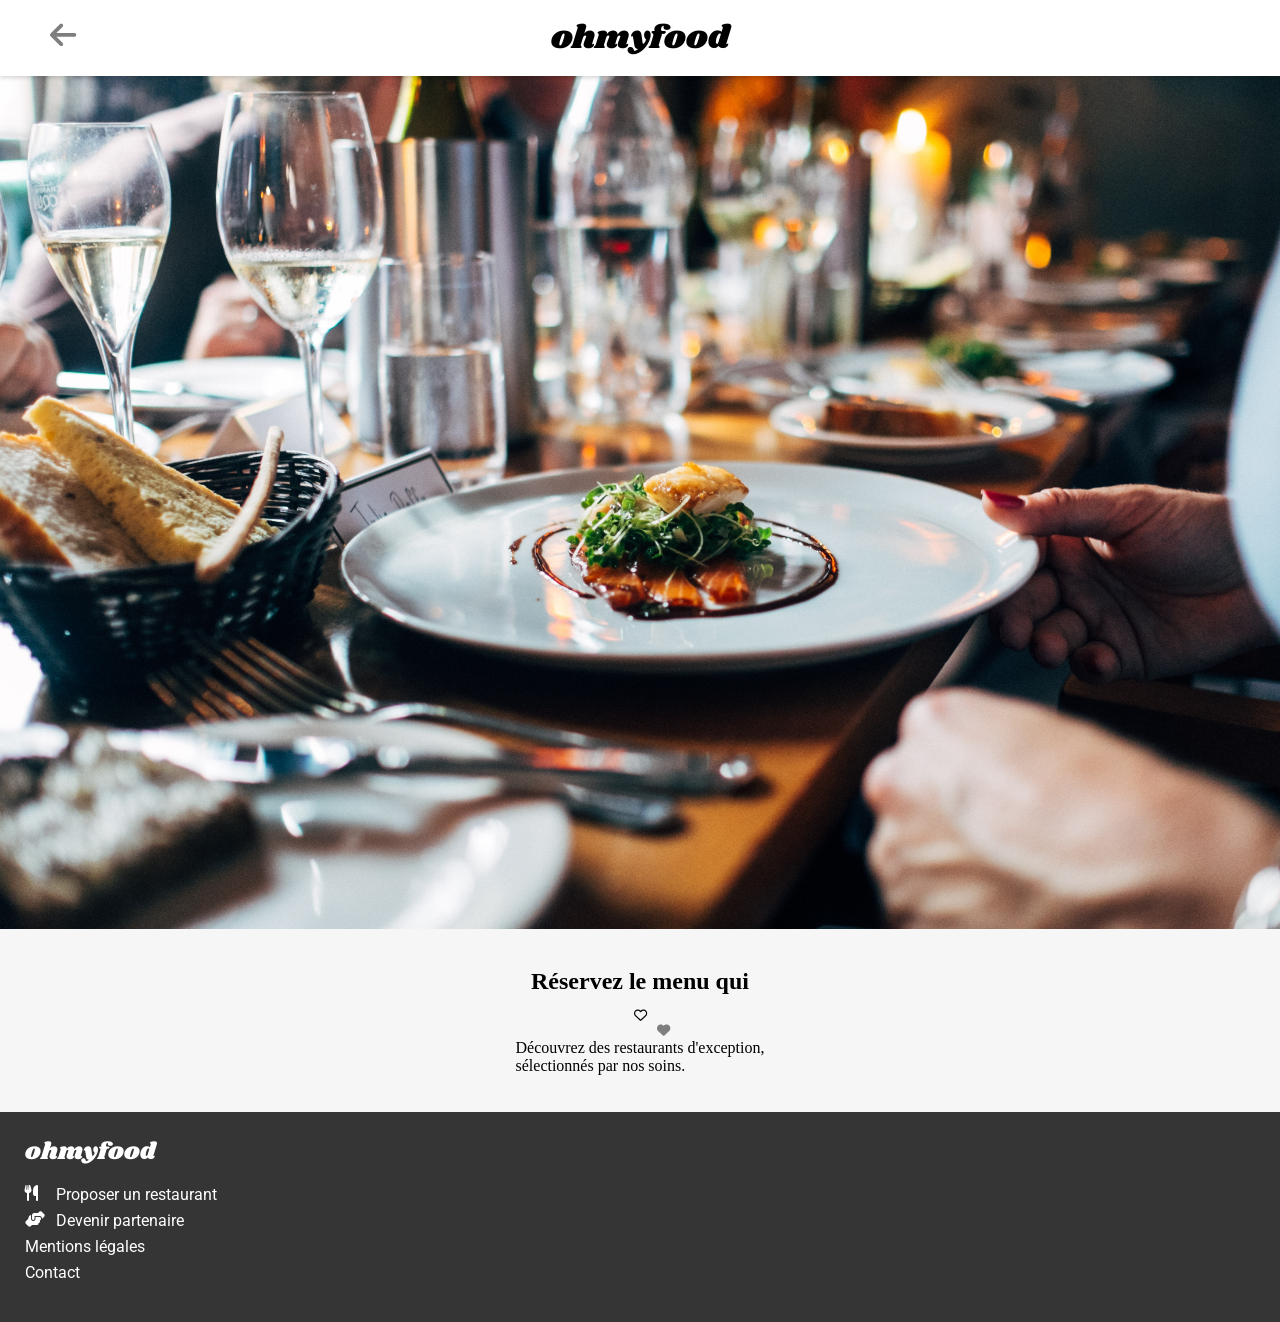
==== restaurants/palette.html @ a52e3b73 "création page feat(home): create homepage structure" ====
<!DOCTYPE html>
<html lang="fr">
<head>
    <meta charset="UTF-8">
    <meta name="viewport" content="width=device-width, initial-scale=1.0">
    <title>ohmyfood</title>

    <link rel="stylesheet" href="../sass/main.css">

    <!-- Fonts -->
    <link rel="preconnect" href="https://fonts.googleapis.com">
    <link rel="preconnect" href="https://fonts.gstatic.com" crossorigin>
    <link href="https://fonts.googleapis.com/css2?family=Shrikhand&display=swap" rel="stylesheet">
    <link href="https://fonts.googleapis.com/css2?family=Roboto:ital,wght@0,100..900;1,100..900&display=swap" rel="stylesheet">

    <!-- Font Awesome -->
    <link rel="stylesheet" href="https://cdnjs.cloudflare.com/ajax/libs/font-awesome/6.2.1/css/all.min.css">
</head>

<body>
<div class="loader_pages"></div>

<!-- HEADER -->
<header>
    <a href="../index.html"><i class="fa-solid fa-arrow-left"></i></a>
    <div class="header__title__content">
        <h1 class="main__title">ohmyfood</h1>
    </div>
</header>

<!-- PHOTO -->
<section class="photo__pages">
                <div class="photo__pages__image">
                    <img src="../assets/images/restaurants/palette.jpg" alt="La palette du goût">
                </div>
</section>


<!-- MENU -->
<section class="menu">
    <h2 class="menu__title">Réservez le menu qui</h2>
                    <button class="restaurants__card__like">
                    <i class="fa-regular fa-heart heart--empty"></i>
                    <i class="fa-solid fa-heart heart--full"></i>
                </button>
    <p class="menu__description">
        Découvrez des restaurants d'exception,<br>sélectionnés par nos soins.
    </p>

</section>

<!-- FOOTER -->
<footer class="footer">
    <h2 class="footer__title">ohmyfood</h2>

    <div class="footer__links">
        <a href="#"><i class="fa-solid fa-utensils"></i>Proposer un restaurant</a>
        <a href="#"><i class="fa-solid fa-hands-helping"></i>Devenir partenaire</a>
        <a href="#">Mentions légales</a>
        <a href="#">Contact</a>
    </div>
</footer>

</body>
</html>
---- sass/main.css ----
* {
  padding: 0;
  margin: 0;
}

/* HEADER */
.main__title {
  font-family: shrikhand, cursive;
  font-weight: 400;
  font-size: 33px;
  text-align: center;
}

.form__input {
  font-family: Roboto, Arial, Helvetica, sans-serif;
  font-weight: 500;
  text-align: center;
}

/* RESERVATION */
.reservation__title {
  font-family: Roboto, Arial, Helvetica, sans-serif;
  font-weight: 700;
  text-align: center;
}

.reservation__description {
  font-family: Roboto, Arial, Helvetica, sans-serif;
  font-weight: 300;
  text-align: center;
}

.reservation__button {
  font-family: Roboto, Arial, Helvetica, sans-serif;
  font-weight: 500;
  text-align: center;
  text-decoration: none;
}

/* FONCTIONNEMENT */
.functionnement__title {
  font-family: Roboto, Arial, Helvetica, sans-serif;
  font-weight: 700;
  text-align: left;
}

.functionnement__card__text {
  font-family: Roboto, Arial, Helvetica, sans-serif;
  font-weight: 500;
  text-align: center;
}

.functionnement__card__number {
  font-family: Roboto, Arial, Helvetica, sans-serif;
  font-weight: 500;
  text-align: center;
}

/* RESTAURANTS */
.restaurants__title {
  font-family: Roboto, Arial, Helvetica, sans-serif;
  font-weight: 700;
  text-align: left;
}

.card__description {
  font-family: Roboto, Arial, Helvetica, sans-serif;
  font-weight: 300;
  text-align: left;
}

.restaurants__badge {
  font-family: Roboto, Arial, Helvetica, sans-serif;
  font-weight: 500;
  text-align: center;
}

/* FOOTER */
.footer__title {
  font-family: shrikhand, cursive;
  font-weight: 400;
  font-size: 24px;
  text-align: center;
  color: white;
  text-align: left;
}

.footer__links a {
  font-family: Roboto, Arial, Helvetica, sans-serif;
  font-weight: 400;
  text-align: left;
  color: white;
  text-decoration: none;
}

.grid {
  display: grid;
  gap: 16px;
  border: 2px dotted black;
}

.header__title__content {
  position: relative;
  display: flex;
  flex-direction: column;
  align-items: center;
  padding: 14px 89px;
  z-index: 2;
  box-shadow: 0px 2px 4px 0px rgba(0, 0, 0, 0.1490196078);
}

.header__form {
  display: flex;
  justify-content: center;
  background-color: #EAEAEA;
  padding: 16px;
  gap: 16px;
  z-index: 1;
  box-shadow: 0px 4px 4px 0px rgba(0, 0, 0, 0.2509803922);
}
.header__form .fa-location-dot {
  margin: 0;
  color: black;
}

.form__input {
  border: none;
  outline: none;
  background: transparent;
  width: 30%;
  color: #000;
}
.form__input::-moz-placeholder {
  color: #353535;
}
.form__input::placeholder {
  color: #353535;
}

.fa-arrow-left {
  position: absolute;
  left: 17px;
  top: 20px;
  font-size: 30px;
  z-index: 3;
}

.footer {
  background-color: #353535;
  padding: 22px 25px 40px 25px;
}
.footer__title {
  padding-bottom: 16px;
}
.footer__links {
  display: flex;
  flex-direction: column;
  gap: 7px;
}
.footer__links a {
  display: flex;
  align-items: center;
  gap: 12px;
}
.footer__links i {
  color: white;
  width: 19px;
  height: 19px;
  margin: 0;
}

.photo__pages__image {
  overflow: hidden;
}
.photo__pages__image img {
  width: 100%;
  height: 100%;
  -o-object-fit: cover;
     object-fit: cover;
  -o-object-position: center;
     object-position: center;
  display: block;
}

.menu {
  display: flex;
  flex-direction: column;
  align-items: center;
  background-color: #F6F6F6;
  padding: 39px 34px 10px 34px;
}
.menu__title {
  margin-bottom: 12px;
}
.menu__description {
  display: flex;
  flex-direction: column;
  align-items: center;
  gap: 24px;
  margin-bottom: 27px;
}
.menu__button {
  display: flex;
  align-items: center;
  gap: 16px;
}

.reservation {
  display: flex;
  flex-direction: column;
  align-items: center;
  background-color: #F6F6F6;
  padding: 39px 34px 10px 34px;
}
.reservation__title {
  margin-bottom: 12px;
}
.reservation__description {
  display: flex;
  flex-direction: column;
  align-items: center;
  gap: 24px;
  margin-bottom: 27px;
}
.reservation__button {
  display: flex;
  align-items: center;
  gap: 16px;
}

.functionnement {
  display: flex;
  flex-direction: column;
  padding: 48px 24px 66px 20px;
}
.functionnement__title {
  margin-bottom: 26px;
}

.restaurants {
  background-color: #F6F6F6;
  padding: 48px 17px 108px 17px;
}

.loader {
  position: fixed;
  inset: 0;
  background: white;
  display: flex;
  justify-content: center;
  align-items: center;
  z-index: 999;
  animation: loaderFadeOut 1500ms ease forwards;
}

.loader__text {
  --letters: 9;
  --step: 9ch;
  width: var(--step);
  overflow: hidden;
  white-space: nowrap;
  color: transparent;
  font-weight: 700;
  font-family: shrikhand, cursive;
  font-size: 30px;
  line-height: 1.2em;
  letter-spacing: var(--step);
  animation: l17 1500ms linear forwards;
}

.loader__text::before {
  content: "ohmyfood";
}

@keyframes l17 {
  0% {
    text-shadow: calc(0 * var(--step)) -1.2em #000, calc(-1 * var(--step)) -1.2em #000, calc(-2 * var(--step)) -1.2em #000, calc(-3 * var(--step)) -1.2em #000, calc(-4 * var(--step)) -1.2em #000, calc(-5 * var(--step)) -1.2em #000, calc(-6 * var(--step)) -1.2em #000, calc(-7 * var(--step)) -1.2em #000, calc(-8 * var(--step)) -1.2em #000;
  }
  6% {
    text-shadow: calc(0 * var(--step)) 0 #000, calc(-1 * var(--step)) -1.2em #000, calc(-2 * var(--step)) -1.2em #000, calc(-3 * var(--step)) -1.2em #000, calc(-4 * var(--step)) -1.2em #000, calc(-5 * var(--step)) -1.2em #000, calc(-6 * var(--step)) -1.2em #000, calc(-7 * var(--step)) -1.2em #000, calc(-8 * var(--step)) -1.2em #000;
  }
  12% {
    text-shadow: calc(0 * var(--step)) 0 #000, calc(-1 * var(--step)) 0 #000, calc(-2 * var(--step)) -1.2em #000, calc(-3 * var(--step)) -1.2em #000, calc(-4 * var(--step)) -1.2em #000, calc(-5 * var(--step)) -1.2em #000, calc(-6 * var(--step)) -1.2em #000, calc(-7 * var(--step)) -1.2em #000, calc(-8 * var(--step)) -1.2em #000;
  }
  18% {
    text-shadow: calc(0 * var(--step)) 0 #000, calc(-1 * var(--step)) 0 #000, calc(-2 * var(--step)) 0 #000, calc(-3 * var(--step)) -1.2em #000, calc(-4 * var(--step)) -1.2em #000, calc(-5 * var(--step)) -1.2em #000, calc(-6 * var(--step)) -1.2em #000, calc(-7 * var(--step)) -1.2em #000, calc(-8 * var(--step)) -1.2em #000;
  }
  24% {
    text-shadow: calc(0 * var(--step)) 0 #000, calc(-1 * var(--step)) 0 #000, calc(-2 * var(--step)) 0 #000, calc(-3 * var(--step)) 0 #000, calc(-4 * var(--step)) -1.2em #000, calc(-5 * var(--step)) -1.2em #000, calc(-6 * var(--step)) -1.2em #000, calc(-7 * var(--step)) -1.2em #000, calc(-8 * var(--step)) -1.2em #000;
  }
  30% {
    text-shadow: calc(0 * var(--step)) 0 #000, calc(-1 * var(--step)) 0 #000, calc(-2 * var(--step)) 0 #000, calc(-3 * var(--step)) 0 #000, calc(-4 * var(--step)) 0 #000, calc(-5 * var(--step)) -1.2em #000, calc(-6 * var(--step)) -1.2em #000, calc(-7 * var(--step)) -1.2em #000, calc(-8 * var(--step)) -1.2em #000;
  }
  36% {
    text-shadow: calc(0 * var(--step)) 0 #000, calc(-1 * var(--step)) 0 #000, calc(-2 * var(--step)) 0 #000, calc(-3 * var(--step)) 0 #000, calc(-4 * var(--step)) 0 #000, calc(-5 * var(--step)) 0 #000, calc(-6 * var(--step)) -1.2em #000, calc(-7 * var(--step)) -1.2em #000, calc(-8 * var(--step)) -1.2em #000;
  }
  42% {
    text-shadow: calc(0 * var(--step)) 0 #000, calc(-1 * var(--step)) 0 #000, calc(-2 * var(--step)) 0 #000, calc(-3 * var(--step)) 0 #000, calc(-4 * var(--step)) 0 #000, calc(-5 * var(--step)) 0 #000, calc(-6 * var(--step)) 0 #000, calc(-7 * var(--step)) -1.2em #000, calc(-8 * var(--step)) -1.2em #000;
  }
  48% {
    text-shadow: calc(0 * var(--step)) 0 #000, calc(-1 * var(--step)) 0 #000, calc(-2 * var(--step)) 0 #000, calc(-3 * var(--step)) 0 #000, calc(-4 * var(--step)) 0 #000, calc(-5 * var(--step)) 0 #000, calc(-6 * var(--step)) 0 #000, calc(-7 * var(--step)) 0 #000, calc(-8 * var(--step)) -1.2em #000;
  }
  54%, 70% {
    text-shadow: calc(0 * var(--step)) 0 #000, calc(-1 * var(--step)) 0 #000, calc(-2 * var(--step)) 0 #000, calc(-3 * var(--step)) 0 #000, calc(-4 * var(--step)) 0 #000, calc(-5 * var(--step)) 0 #000, calc(-6 * var(--step)) 0 #000, calc(-7 * var(--step)) 0 #000, calc(-8 * var(--step)) 0 #000;
  }
  76% {
    text-shadow: calc(0 * var(--step)) 0 #000, calc(-1 * var(--step)) 0 #000, calc(-2 * var(--step)) 0 #000, calc(-3 * var(--step)) 0 #000, calc(-4 * var(--step)) 0 #000, calc(-5 * var(--step)) 0 #000, calc(-6 * var(--step)) 0 #000, calc(-7 * var(--step)) 0 #000, calc(-8 * var(--step)) 1.2em #000;
  }
  82% {
    text-shadow: calc(0 * var(--step)) 0 #000, calc(-1 * var(--step)) 0 #000, calc(-2 * var(--step)) 0 #000, calc(-3 * var(--step)) 0 #000, calc(-4 * var(--step)) 0 #000, calc(-5 * var(--step)) 0 #000, calc(-6 * var(--step)) 0 #000, calc(-7 * var(--step)) 1.2em #000, calc(-8 * var(--step)) 1.2em #000;
  }
  88% {
    text-shadow: calc(0 * var(--step)) 0 #000, calc(-1 * var(--step)) 0 #000, calc(-2 * var(--step)) 0 #000, calc(-3 * var(--step)) 0 #000, calc(-4 * var(--step)) 0 #000, calc(-5 * var(--step)) 0 #000, calc(-6 * var(--step)) 1.2em #000, calc(-7 * var(--step)) 1.2em #000, calc(-8 * var(--step)) 1.2em #000;
  }
  94% {
    text-shadow: calc(0 * var(--step)) 0 #000, calc(-1 * var(--step)) 0 #000, calc(-2 * var(--step)) 0 #000, calc(-3 * var(--step)) 0 #000, calc(-4 * var(--step)) 1.2em #000, calc(-5 * var(--step)) 1.2em #000, calc(-6 * var(--step)) 1.2em #000, calc(-7 * var(--step)) 1.2em #000, calc(-8 * var(--step)) 1.2em #000;
  }
  100% {
    text-shadow: calc(0 * var(--step)) 1.2em #000, calc(-1 * var(--step)) 1.2em #000, calc(-2 * var(--step)) 1.2em #000, calc(-3 * var(--step)) 1.2em #000, calc(-4 * var(--step)) 1.2em #000, calc(-5 * var(--step)) 1.2em #000, calc(-6 * var(--step)) 1.2em #000, calc(-7 * var(--step)) 1.2em #000, calc(-8 * var(--step)) 1.2em #000;
  }
}
@keyframes loaderFadeOut {
  0% {
    opacity: 1;
    visibility: visible;
  }
  80% {
    opacity: 1;
    visibility: visible;
  }
  100% {
    opacity: 0;
    visibility: hidden;
    pointer-events: none;
  }
}
.loader_pages {
  position: fixed;
  inset: 0;
  background: white;
  z-index: 10;
  animation: loaderFadeOut 750ms ease forwards;
}

@keyframes loaderFadeOut {
  0% {
    opacity: 1;
    visibility: visible;
  }
  80% {
    opacity: 1;
    visibility: visible;
  }
  100% {
    opacity: 0;
    visibility: hidden;
    pointer-events: none;
  }
}
.restaurants__title {
  margin-bottom: 20px;
  padding-left: 5px;
}
.restaurants__cards__container {
  display: flex;
  flex-direction: column;
  gap: 18px;
}
.restaurants__card {
  background-color: white;
  border-radius: 20px;
  overflow: hidden;
  box-shadow: 0 4px 12px rgba(0, 0, 0, 0.08);
}
.restaurants__card__image {
  position: relative;
}
.restaurants__badge {
  background-color: #99E2D0;
  color: #008766;
  position: absolute;
  top: 12px;
  right: 12px;
  padding: 7px 9px 6px 9px;
  border-radius: 2px;
  box-shadow: 0px 2px 4px 0px rgba(0, 0, 0, 0.1490196078);
}
.restaurants__card__image img {
  display: block;
  width: 100%;
  height: 200px;
  -o-object-fit: cover;
     object-fit: cover;
  -o-object-position: bottom;
     object-position: bottom;
}
.restaurants__card__bottom {
  display: flex;
  justify-content: space-between;
  align-items: center;
  padding: 12px;
}
.restaurants__card__content {
  display: flex;
  justify-content: space-between;
  align-items: center;
  padding: 16px;
}
.restaurants__card__like {
  position: relative;
  background: transparent;
  border: none;
  width: 32px;
  height: 32px;
}
.restaurants .heart--empty, .restaurants .heart--full {
  position: absolute;
  top: 0;
  right: 0;
  font-size: 32px;
  padding-right: 32px;
}
.restaurants .heart--full {
  background: linear-gradient(193deg, #9356DC -11.44%, #FF79DA 124%);
  -webkit-background-clip: text;
          background-clip: text;
  color: transparent;
  opacity: 0;
  transition: opacity 0.3s ease;
}
.restaurants .heart--full:hover {
  opacity: 1;
}
.restaurants .card__title {
  color: black;
  font-family: Roboto, Arial, Helvetica, sans-serif;
  font-weight: 700;
  text-align: left;
  margin: 0;
}
.restaurants .card__description {
  color: #353535;
  font-family: Roboto, Arial, Helvetica, sans-serif;
  font-weight: 300;
  text-align: left;
  margin: 0;
}

.functionnement__card {
  display: flex;
  align-items: center;
}
.functionnement__card__text {
  padding: 28px 38px 28px 27px;
}
.functionnement__card__content {
  background-color: #F6F6F6;
  box-shadow: 0px 4px 15px 0px rgba(0, 0, 0, 0.1490196078);
  border-radius: 20px;
  margin-left: -12px;
  display: flex;
  align-items: center;
  width: 100%;
  margin-bottom: 24px;
}
.functionnement__card__number {
  width: 24px;
  height: 24px;
  border-radius: 50%;
  background-color: #9356DC;
  margin-top: -24px;
  color: white;
  display: flex;
  align-items: center;
  justify-content: center;
  z-index: 1;
}

.fa-solid {
  color: #7E7E7E;
  margin-left: 33px;
}
.fa-solid.fa-store {
  color: #9356DC;
}

.reservation__button {
  color: white;
  background: linear-gradient(193deg, #9356DC -11.44%, #FF79DA 124%);
  padding: 15px 20px;
  border-radius: 25px;
  border: none;
  box-shadow: 0px 4px 10px 0px rgba(0, 0, 0, 0.2509803922);
  margin-bottom: 54px;
  transition: 1000ms;
}

.reservation__button:hover {
  filter: brightness(1.2);
  box-shadow: 0px 8px 20px 0px rgba(0, 0, 0, 0.5019607843);
}/*# sourceMappingURL=main.css.map */
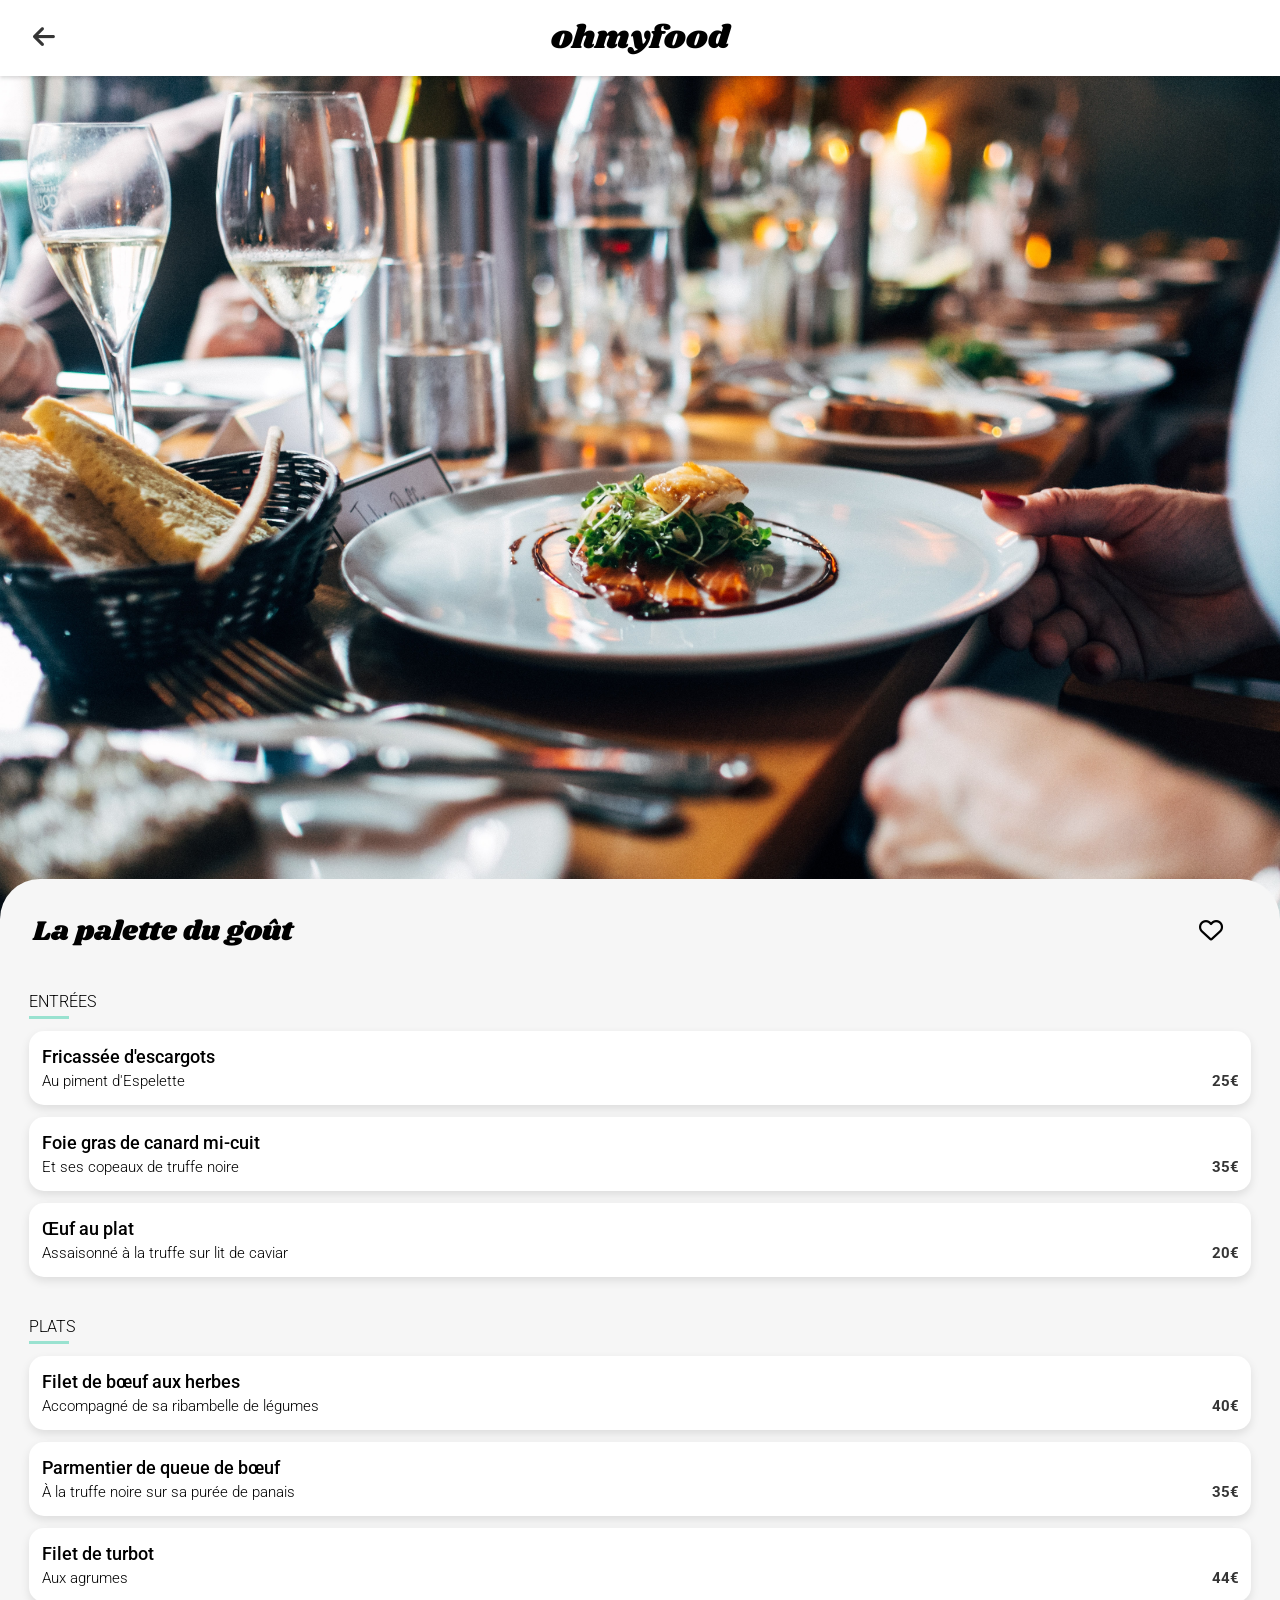
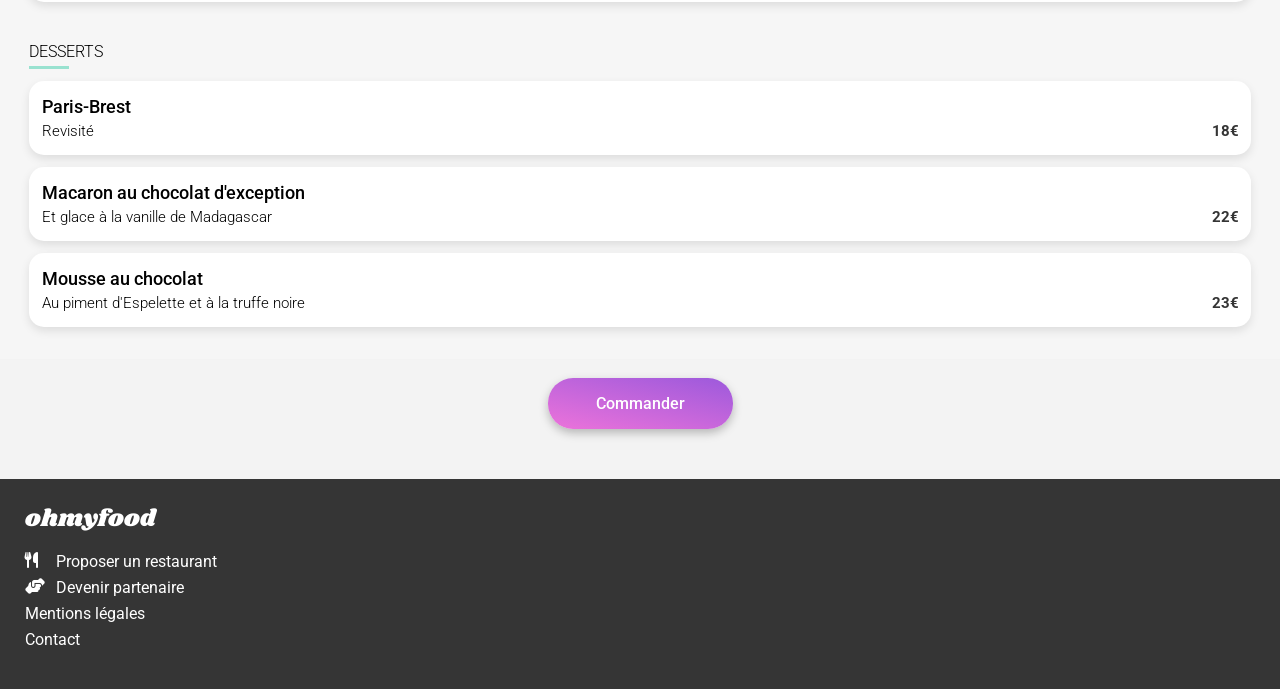
==== commit 84f19696: "page resto + animations feat(restaurant): add restaurant page and animations" ====
--- a/restaurants/palette.html
+++ b/restaurants/palette.html
@@ -18,48 +18,179 @@
 </head>
 
 <body>
-<div class="loader_pages"></div>
 
-<!-- HEADER -->
-<header>
-    <a href="../index.html"><i class="fa-solid fa-arrow-left"></i></a>
-    <div class="header__title__content">
-        <h1 class="main__title">ohmyfood</h1>
+    <!-- HEADER -->
+    <header>
+        <a href="../index.html"><i class="fa-solid fa-arrow-left"></i></a>
+        <div class="header__title__content">
+            <h1 class="main__title">ohmyfood</h1>
+        </div>
+    </header>
+
+    <!-- PHOTO -->
+    <div class="photo__pages">
+        <div class="photo__pages__image">
+            <img src="../assets/images/restaurants/palette.jpg" alt="La palette du goût">
+        </div>
     </div>
-</header>
 
-<!-- PHOTO -->
-<section class="photo__pages">
-                <div class="photo__pages__image">
-                    <img src="../assets/images/restaurants/palette.jpg" alt="La palette du goût">
-                </div>
-</section>
+    <!-- MENU -->
+    <section class="menu">
+        <div class="menu__header">
+            <h2 class="menu__title">La palette du goût</h2>
 
+            <button class="menu__like">
+                <i class="fa-regular fa-heart heart--empty"></i>
+                <i class="fa-solid fa-heart heart--full"></i>
+            </button>
+        </div>
 
-<!-- MENU -->
-<section class="menu">
-    <h2 class="menu__title">Réservez le menu qui</h2>
-                    <button class="restaurants__card__like">
-                    <i class="fa-regular fa-heart heart--empty"></i>
-                    <i class="fa-solid fa-heart heart--full"></i>
-                </button>
-    <p class="menu__description">
-        Découvrez des restaurants d'exception,<br>sélectionnés par nos soins.
-    </p>
+        <section class="menu__group">
+            <h3 class="menu__group__title">Entrées</h3>
 
-</section>
+            <button class="menu__item" type="button">
+                <span class="menu__item__content">
+                    <span class="menu__item__text">
+                        <span class="menu__item__title">Fricassée d'escargots</span>
+                        <span class="menu__item__description">Au piment d'Espelette</span>
+                    </span>
+                    <span class="menu__item__price">25€</span>
+                </span>
+                <span class="menu__item__check">
+                    <i class="fa-solid fa-circle-check"></i>
+                </span>
+            </button>
 
-<!-- FOOTER -->
-<footer class="footer">
-    <h2 class="footer__title">ohmyfood</h2>
+            <button class="menu__item" type="button">
+                <span class="menu__item__content">
+                    <span class="menu__item__text">
+                        <span class="menu__item__title">Foie gras de canard mi-cuit</span>
+                        <span class="menu__item__description">Et ses copeaux de truffe noire</span>
+                    </span>
+                    <span class="menu__item__price">35€</span>
+                </span>
+                <span class="menu__item__check">
+                    <i class="fa-solid fa-circle-check"></i>
+                </span>
+            </button>
 
-    <div class="footer__links">
-        <a href="#"><i class="fa-solid fa-utensils"></i>Proposer un restaurant</a>
-        <a href="#"><i class="fa-solid fa-hands-helping"></i>Devenir partenaire</a>
-        <a href="#">Mentions légales</a>
-        <a href="#">Contact</a>
+            <button class="menu__item" type="button">
+                <span class="menu__item__content">
+                    <span class="menu__item__text">
+                        <span class="menu__item__title">Œuf au plat</span>
+                        <span class="menu__item__description">Assaisonné à la truffe sur lit de caviar</span>
+                    </span>
+                    <span class="menu__item__price">20€</span>
+                </span>
+                <span class="menu__item__check">
+                    <i class="fa-solid fa-circle-check"></i>
+                </span>
+            </button>
+        </section>
+
+        <section class="menu__group">
+            <h3 class="menu__group__title">Plats</h3>
+
+            <button class="menu__item" type="button">
+                <span class="menu__item__content">
+                    <span class="menu__item__text">
+                        <span class="menu__item__title">Filet de bœuf aux herbes</span>
+                        <span class="menu__item__description">Accompagné de sa ribambelle de légumes</span>
+                    </span>
+                    <span class="menu__item__price">40€</span>
+                </span>
+                <span class="menu__item__check">
+                    <i class="fa-solid fa-circle-check"></i>
+                </span>
+            </button>
+
+            <button class="menu__item" type="button">
+                <span class="menu__item__content">
+                    <span class="menu__item__text">
+                        <span class="menu__item__title">Parmentier de queue de bœuf</span>
+                        <span class="menu__item__description">À la truffe noire sur sa purée de panais</span>
+                    </span>
+                    <span class="menu__item__price">35€</span>
+                </span>
+                <span class="menu__item__check">
+                    <i class="fa-solid fa-circle-check"></i>
+                </span>
+            </button>
+
+            <button class="menu__item" type="button">
+                <span class="menu__item__content">
+                    <span class="menu__item__text">
+                        <span class="menu__item__title">Filet de turbot</span>
+                        <span class="menu__item__description">Aux agrumes</span>
+                    </span>
+                    <span class="menu__item__price">44€</span>
+                </span>
+                <span class="menu__item__check">
+                    <i class="fa-solid fa-circle-check"></i>
+                </span>
+            </button>
+        </section>
+
+        <section class="menu__group">
+            <h3 class="menu__group__title">Desserts</h3>
+
+            <button class="menu__item" type="button">
+                <span class="menu__item__content">
+                    <span class="menu__item__text">
+                        <span class="menu__item__title">Paris-Brest</span>
+                        <span class="menu__item__description">Revisité</span>
+                    </span>
+                    <span class="menu__item__price">18€</span>
+                </span>
+                <span class="menu__item__check">
+                    <i class="fa-solid fa-circle-check"></i>
+                </span>
+            </button>
+
+            <button class="menu__item" type="button">
+                <span class="menu__item__content">
+                    <span class="menu__item__text">
+                        <span class="menu__item__title">Macaron au chocolat d'exception</span>
+                        <span class="menu__item__description">Et glace à la vanille de Madagascar</span>
+                    </span>
+                    <span class="menu__item__price">22€</span>
+                </span>
+                <span class="menu__item__check">
+                    <i class="fa-solid fa-circle-check"></i>
+                </span>
+            </button>
+
+            <button class="menu__item" type="button">
+                <span class="menu__item__content">
+                    <span class="menu__item__text">
+                        <span class="menu__item__title">Mousse au chocolat</span>
+                        <span class="menu__item__description">Au piment d'Espelette et à la truffe noire</span>
+                    </span>
+                    <span class="menu__item__price">23€</span>
+                </span>
+                <span class="menu__item__check">
+                    <i class="fa-solid fa-circle-check"></i>
+                </span>
+            </button>
+        </section>
+    </section>
+
+    <!-- COMMANDE -->
+    <div class="commande">
+        <a href="#" class="commande__button">Commander</a>
     </div>
-</footer>
+
+    <!-- FOOTER -->
+    <footer class="footer">
+        <h2 class="footer__title">ohmyfood</h2>
+
+        <div class="footer__links">
+            <a href="#"><i class="fa-solid fa-utensils"></i>Proposer un restaurant</a>
+            <a href="#"><i class="fa-solid fa-hands-helping"></i>Devenir partenaire</a>
+            <a href="#">Mentions légales</a>
+            <a href="#">Contact</a>
+        </div>
+    </footer>
 
 </body>
-</html>+</html>
--- a/sass/main.css
+++ b/sass/main.css
@@ -1,6 +1,10 @@
 * {
   padding: 0;
   margin: 0;
+}
+
+html {
+  scroll-behavior: smooth;
 }
 
 /* HEADER */
@@ -73,6 +77,47 @@
   font-family: Roboto, Arial, Helvetica, sans-serif;
   font-weight: 500;
   text-align: center;
+}
+
+/* PAGES */
+.menu__title {
+  font-family: shrikhand, cursive;
+  font-weight: 400;
+  font-size: 28px;
+  text-align: center;
+}
+
+.menu__group__title {
+  font-family: Roboto;
+  font-weight: 300;
+  font-size: 16px;
+  text-transform: uppercase;
+}
+
+.menu__item__title {
+  font-family: Roboto;
+  font-weight: 500;
+  font-size: 18px;
+}
+
+.menu__item__description {
+  font-family: Roboto;
+  font-weight: 300;
+  font-size: 15.04px;
+}
+
+.menu__item__price {
+  font-family: Roboto;
+  font-weight: 700;
+  font-size: 15.04px;
+}
+
+/* COMMANDER */
+.commande__button {
+  font-family: Roboto, Arial, Helvetica, sans-serif;
+  font-weight: 500;
+  text-align: center;
+  text-decoration: none;
 }
 
 /* FOOTER */
@@ -137,11 +182,11 @@
   color: #353535;
 }
 
-.fa-arrow-left {
+header .fa-arrow-left {
   position: absolute;
-  left: 17px;
-  top: 20px;
-  font-size: 30px;
+  top: 25px;
+  font-size: 25px;
+  color: #353535;
   z-index: 3;
 }
 
@@ -171,6 +216,8 @@
 
 .photo__pages__image {
   overflow: hidden;
+  position: relative;
+  z-index: 0;
 }
 .photo__pages__image img {
   width: 100%;
@@ -183,26 +230,134 @@
 }
 
 .menu {
-  display: flex;
-  flex-direction: column;
-  align-items: center;
   background-color: #F6F6F6;
-  padding: 39px 34px 10px 34px;
+  border-radius: 40px 40px 0 0;
+  margin-top: -50px;
+  position: relative;
+  z-index: 1;
+  padding: 32px 16px;
+  display: flex;
+  flex-direction: column;
+}
+.menu__header {
+  display: flex;
+  justify-content: space-between;
+  align-items: center;
 }
 .menu__title {
-  margin-bottom: 12px;
-}
-.menu__description {
-  display: flex;
-  flex-direction: column;
-  align-items: center;
-  gap: 24px;
-  margin-bottom: 27px;
-}
-.menu__button {
-  display: flex;
-  align-items: center;
-  gap: 16px;
+  display: flex;
+  padding: 0 0 0 17px;
+}
+.menu__like {
+  position: relative;
+  background: transparent;
+  border: none;
+}
+.menu .heart--empty,
+.menu .heart--full {
+  position: absolute;
+  top: -14px;
+  right: 0;
+  margin: 0;
+  font-size: 24px;
+  padding-right: 41px;
+}
+.menu .heart--full {
+  background: linear-gradient(193deg, #9356DC -11.44%, #FF79DA 124%);
+  -webkit-background-clip: text;
+          background-clip: text;
+  color: transparent;
+  opacity: 0;
+  transition: opacity 0.3s ease;
+}
+.menu .heart--full:hover {
+  opacity: 1;
+}
+
+.menu__group {
+  display: flex;
+  flex-direction: column;
+  gap: 12px;
+}
+.menu__group__title {
+  margin: 40px 0 0 13px;
+  padding-bottom: 8px;
+  width: -moz-fit-content;
+  width: fit-content;
+  text-transform: uppercase;
+  position: relative;
+}
+.menu__group__title::after {
+  content: "";
+  position: absolute;
+  left: 0;
+  bottom: 0;
+  width: 40px;
+  height: 3px;
+  background-color: #99E2D0;
+}
+
+.menu__item {
+  display: flex;
+  margin: 0 13px;
+  background: white;
+  border-radius: 15px;
+  border: none;
+  box-shadow: 0 4px 10px rgba(0, 0, 0, 0.1);
+  overflow: hidden;
+}
+
+.menu__item__content {
+  display: flex;
+  justify-content: space-between;
+  width: 100%;
+  padding: 15px 13px;
+}
+
+.menu__item__text {
+  display: flex;
+  flex-direction: column;
+}
+
+.menu__item__title {
+  display: flex;
+  margin: 0 0 5px 0;
+}
+
+.menu__item__description {
+  display: flex;
+}
+
+.menu__item__price {
+  color: #353535;
+  align-self: flex-end;
+  transition: transform 0.3s ease;
+}
+
+.menu__item__check {
+  display: flex;
+  justify-content: center;
+  align-items: center;
+  width: 59px;
+  background-color: #99E2D0;
+  margin-right: -59px;
+  transition: margin-right 500ms ease;
+}
+.menu__item__check i {
+  color: white;
+  font-size: 20px;
+}
+
+.menu__item:hover .menu__item__check {
+  margin-right: 0;
+}
+
+.commande {
+  background: #F3F3F3;
+  display: flex;
+  flex-direction: column;
+  align-items: center;
+  padding: 9px 34px 10px 34px;
 }
 
 .reservation {
@@ -334,29 +489,33 @@
     pointer-events: none;
   }
 }
-.loader_pages {
-  position: fixed;
-  inset: 0;
-  background: white;
-  z-index: 10;
-  animation: loaderFadeOut 750ms ease forwards;
-}
-
-@keyframes loaderFadeOut {
-  0% {
+.menu__group {
+  opacity: 0;
+  animation: menuFadeIn 1.6s ease forwards;
+}
+
+@keyframes menuFadeIn {
+  from {
+    opacity: 0;
+    transform: translateX(10px);
+  }
+  to {
     opacity: 1;
-    visibility: visible;
-  }
-  80% {
-    opacity: 1;
-    visibility: visible;
-  }
-  100% {
-    opacity: 0;
-    visibility: hidden;
-    pointer-events: none;
-  }
-}
+    transform: translateX(0);
+  }
+}
+.menu__group:nth-of-type(1) {
+  animation-delay: 0.2s;
+}
+
+.menu__group:nth-of-type(2) {
+  animation-delay: 0.4s;
+}
+
+.menu__group:nth-of-type(3) {
+  animation-delay: 0.6s;
+}
+
 .restaurants__title {
   margin-bottom: 20px;
   padding-left: 5px;
@@ -498,4 +657,20 @@
 .reservation__button:hover {
   filter: brightness(1.2);
   box-shadow: 0px 8px 20px 0px rgba(0, 0, 0, 0.5019607843);
+}
+
+.commande__button {
+  color: white;
+  background: linear-gradient(193deg, #9356DC -11.44%, #FF79DA 124%);
+  padding: 16px 48px;
+  border-radius: 25px;
+  border: none;
+  box-shadow: 0px 4px 10px 0px rgba(0, 0, 0, 0.2509803922);
+  margin: 10px 0 40px 0;
+  transition: 1000ms;
+}
+
+.commande__button:hover {
+  filter: brightness(1.2);
+  box-shadow: 0px 8px 20px 0px rgba(0, 0, 0, 0.5019607843);
 }/*# sourceMappingURL=main.css.map */
